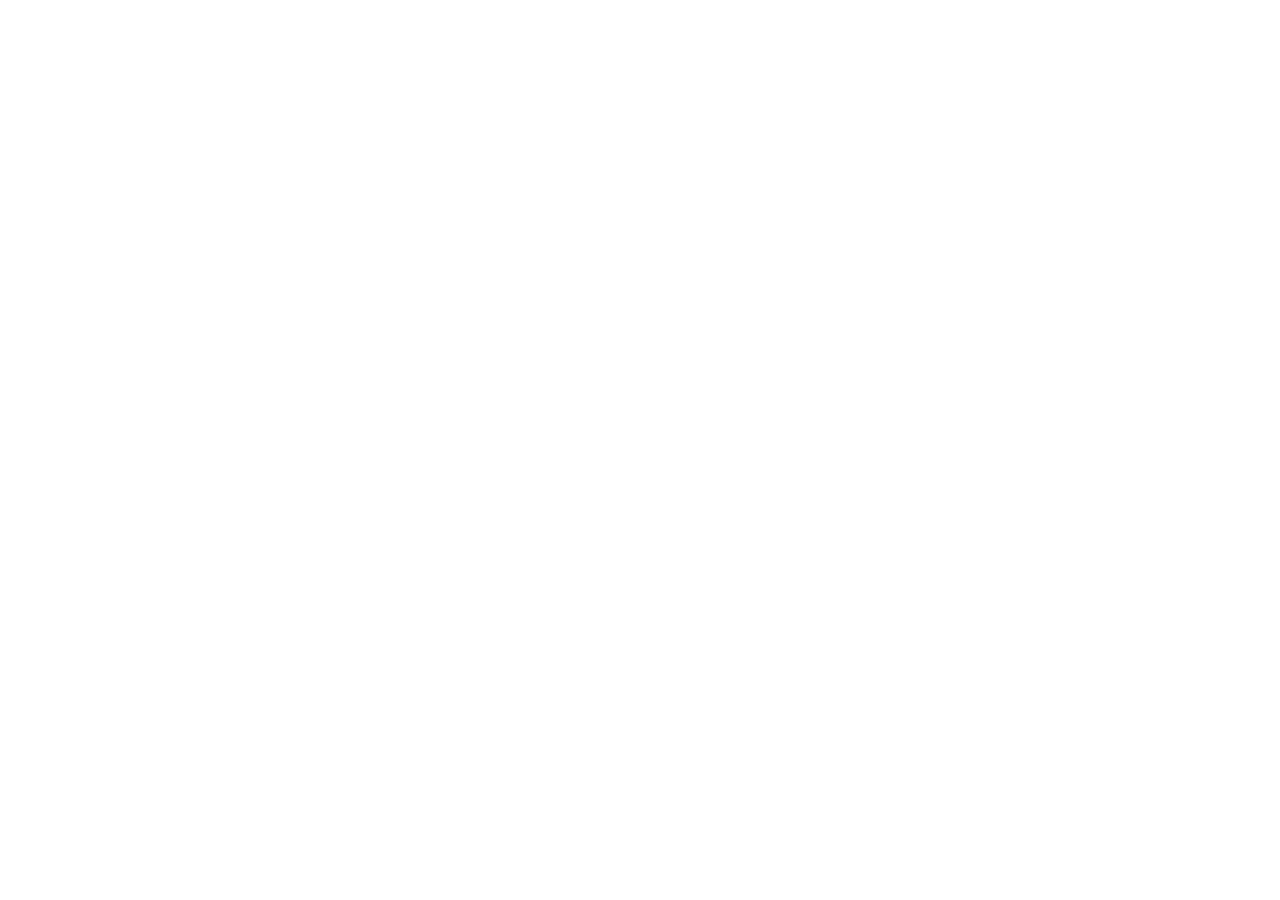
==== html.html @ 901c88ee "first commit" ====
<!DOCTYPE html>
<html lang="en" dir="ltr">

  <head>
    <meta charset="utf-8">
    <meta name="viewport" width=device-width, initial-scale=1.0, maximum-scale=1.0, user-scalable=0>

    <link rel="stylesheet" href="css/css.css">

    <script src="https://code.jquery.com/jquery-3.3.1.min.js" integrity="sha256-FgpCb/KJQlLNfOu91ta32o/NMZxltwRo8QtmkMRdAu8=" crossorigin="anonymous"></script>

    <title>Project_01</title>

    <script src="js/script.js"></script>

  </head>

  <body>

  </body>

</html>
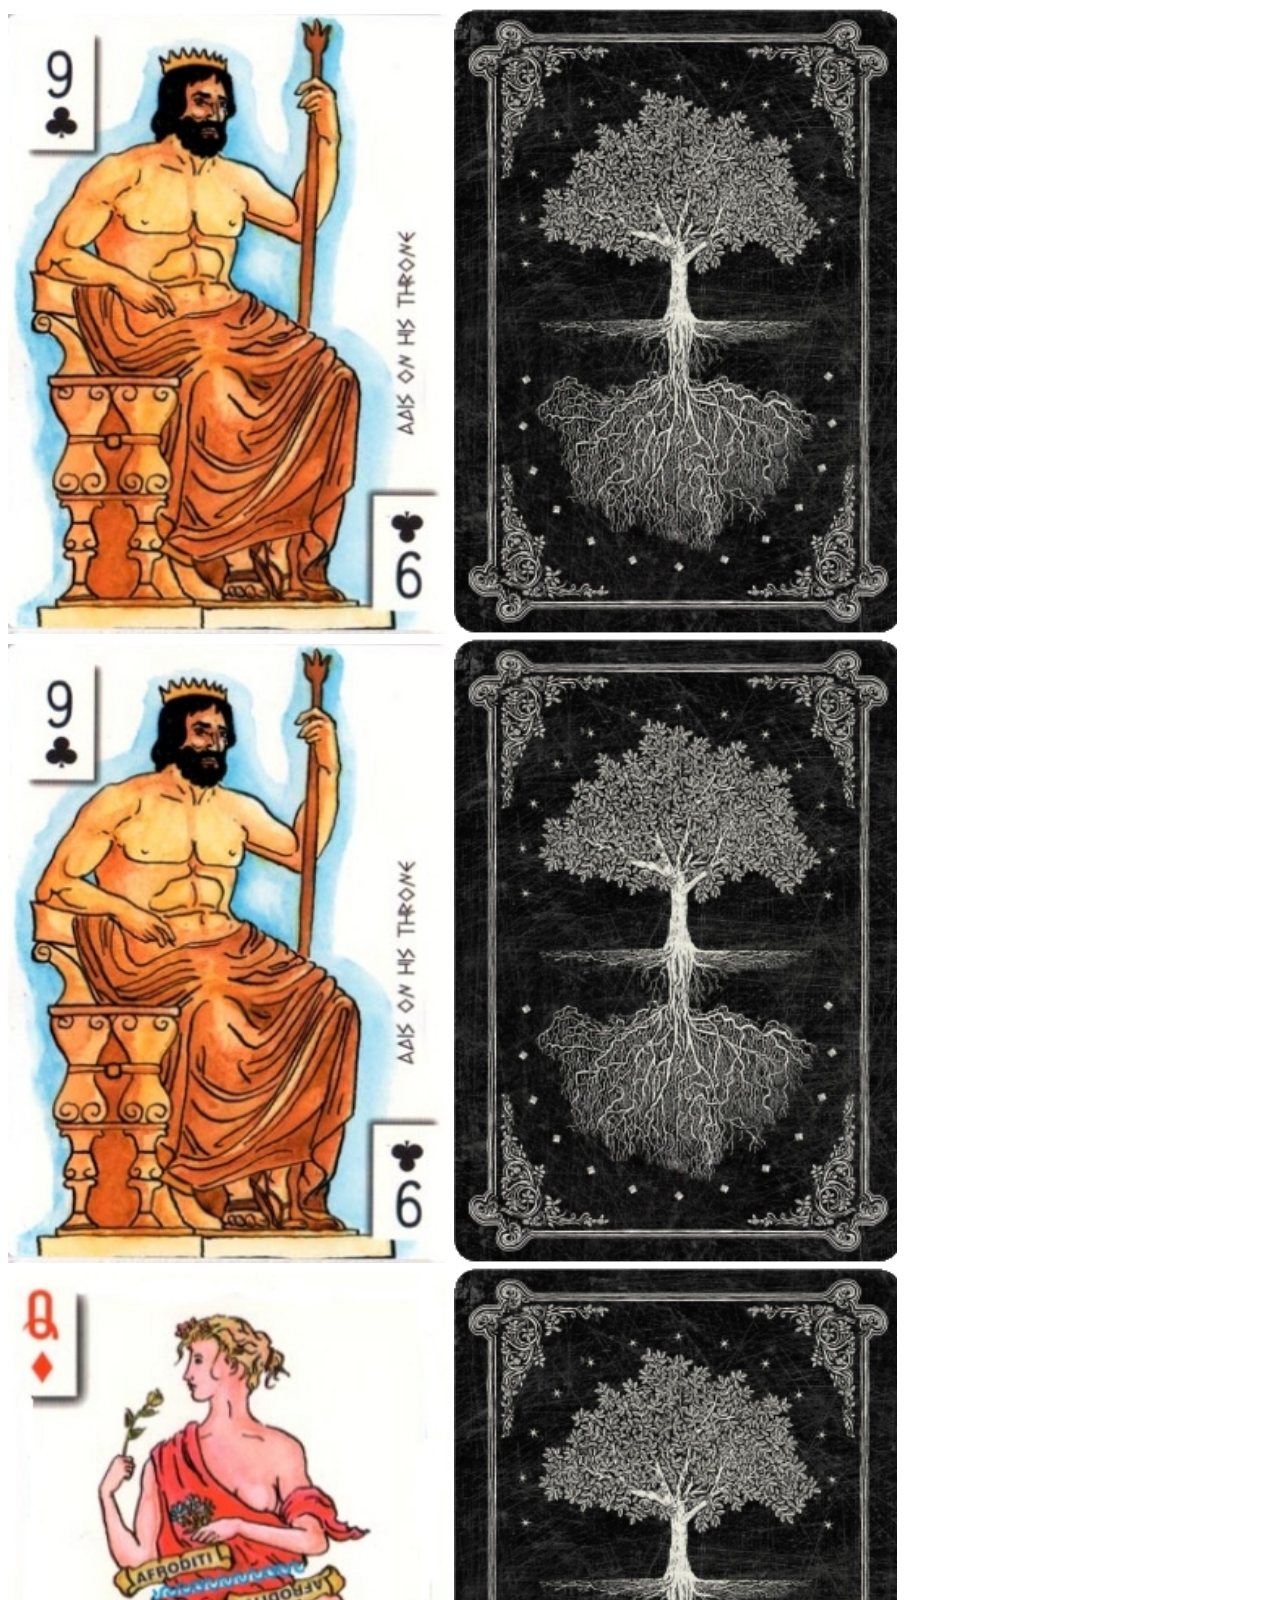
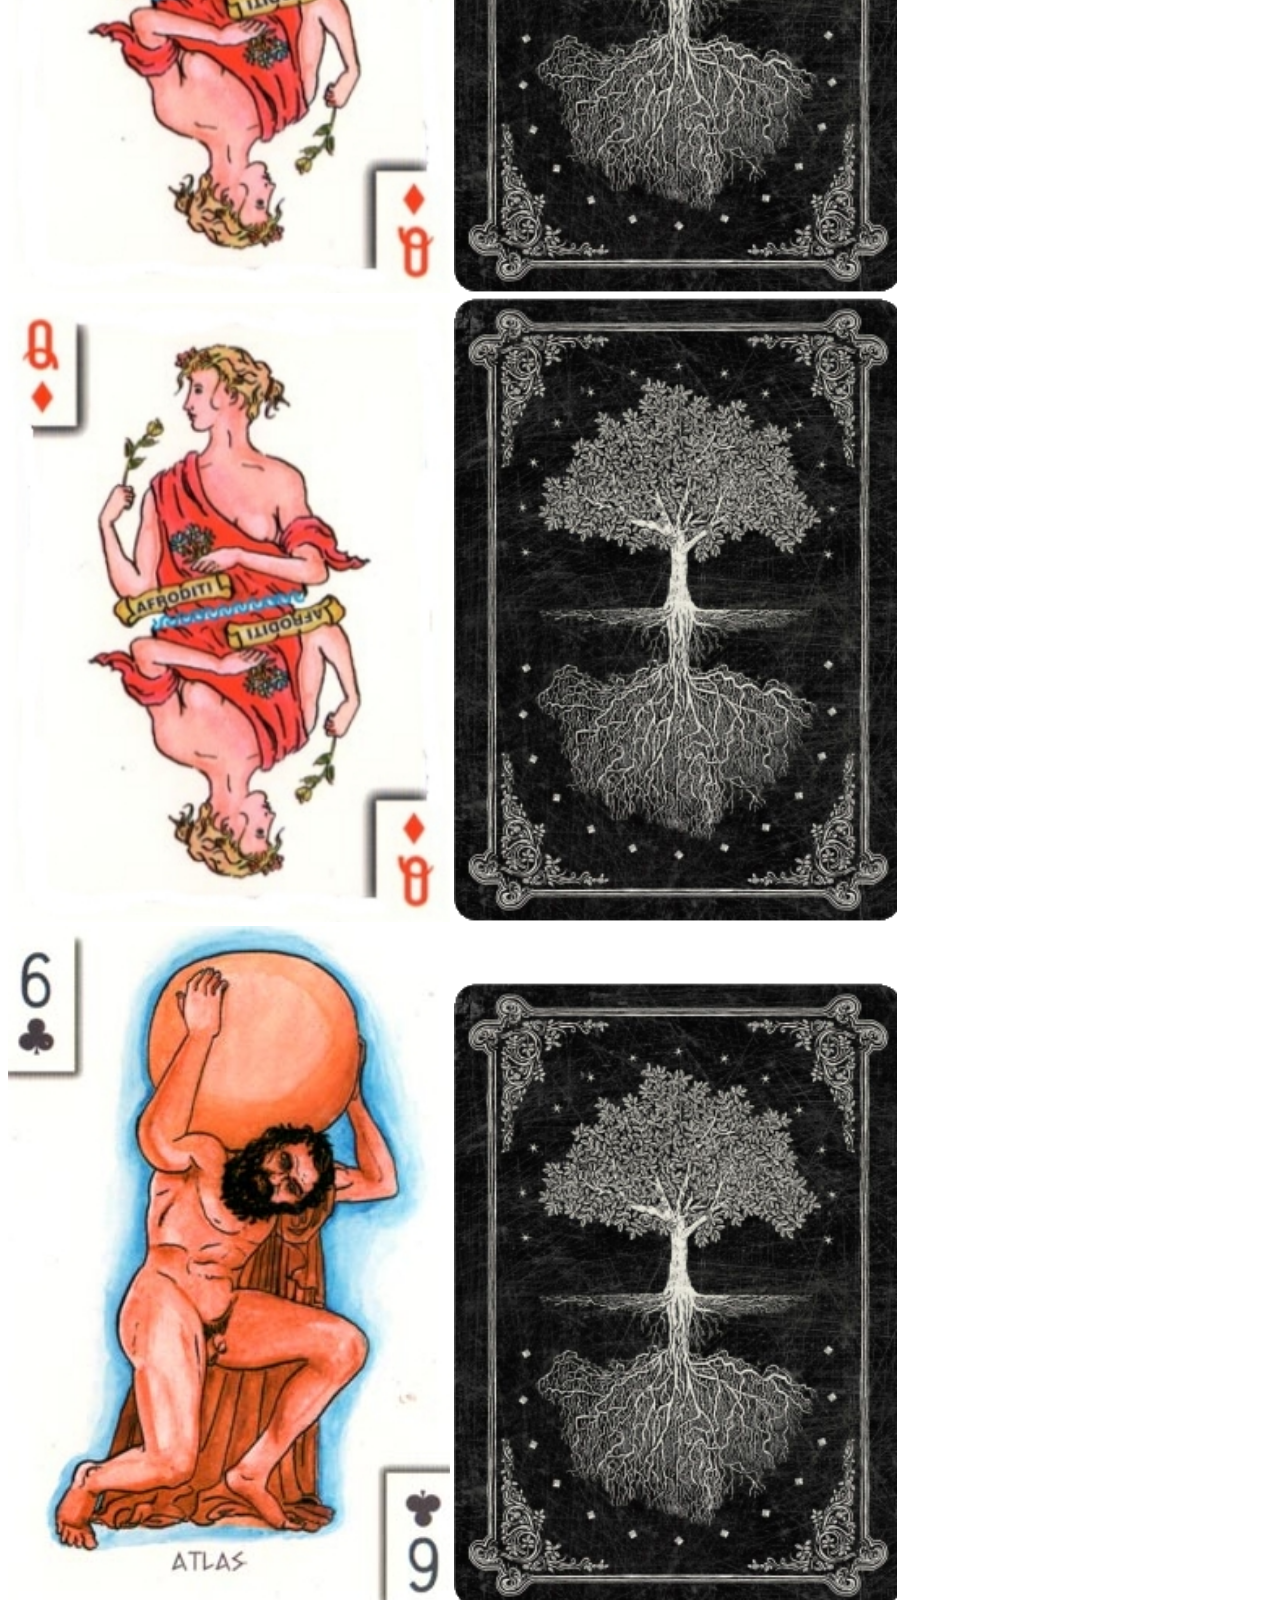
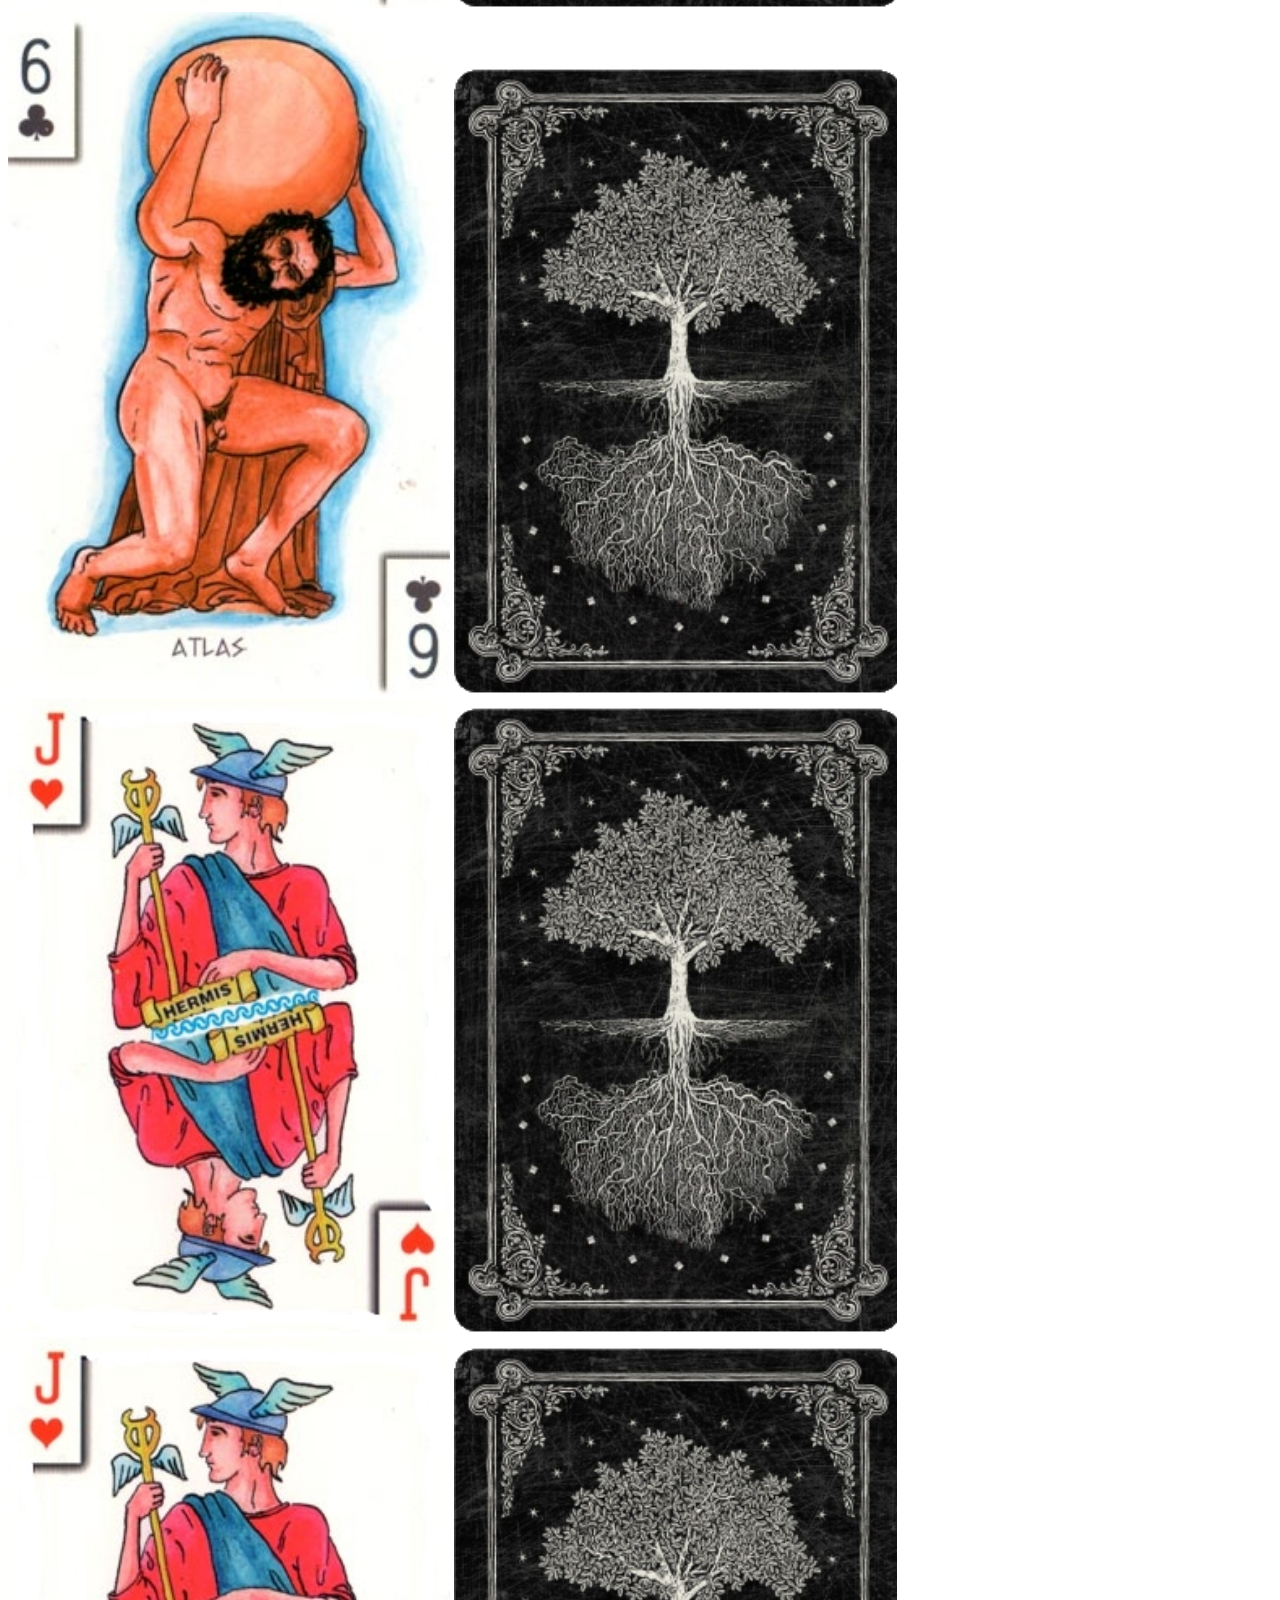
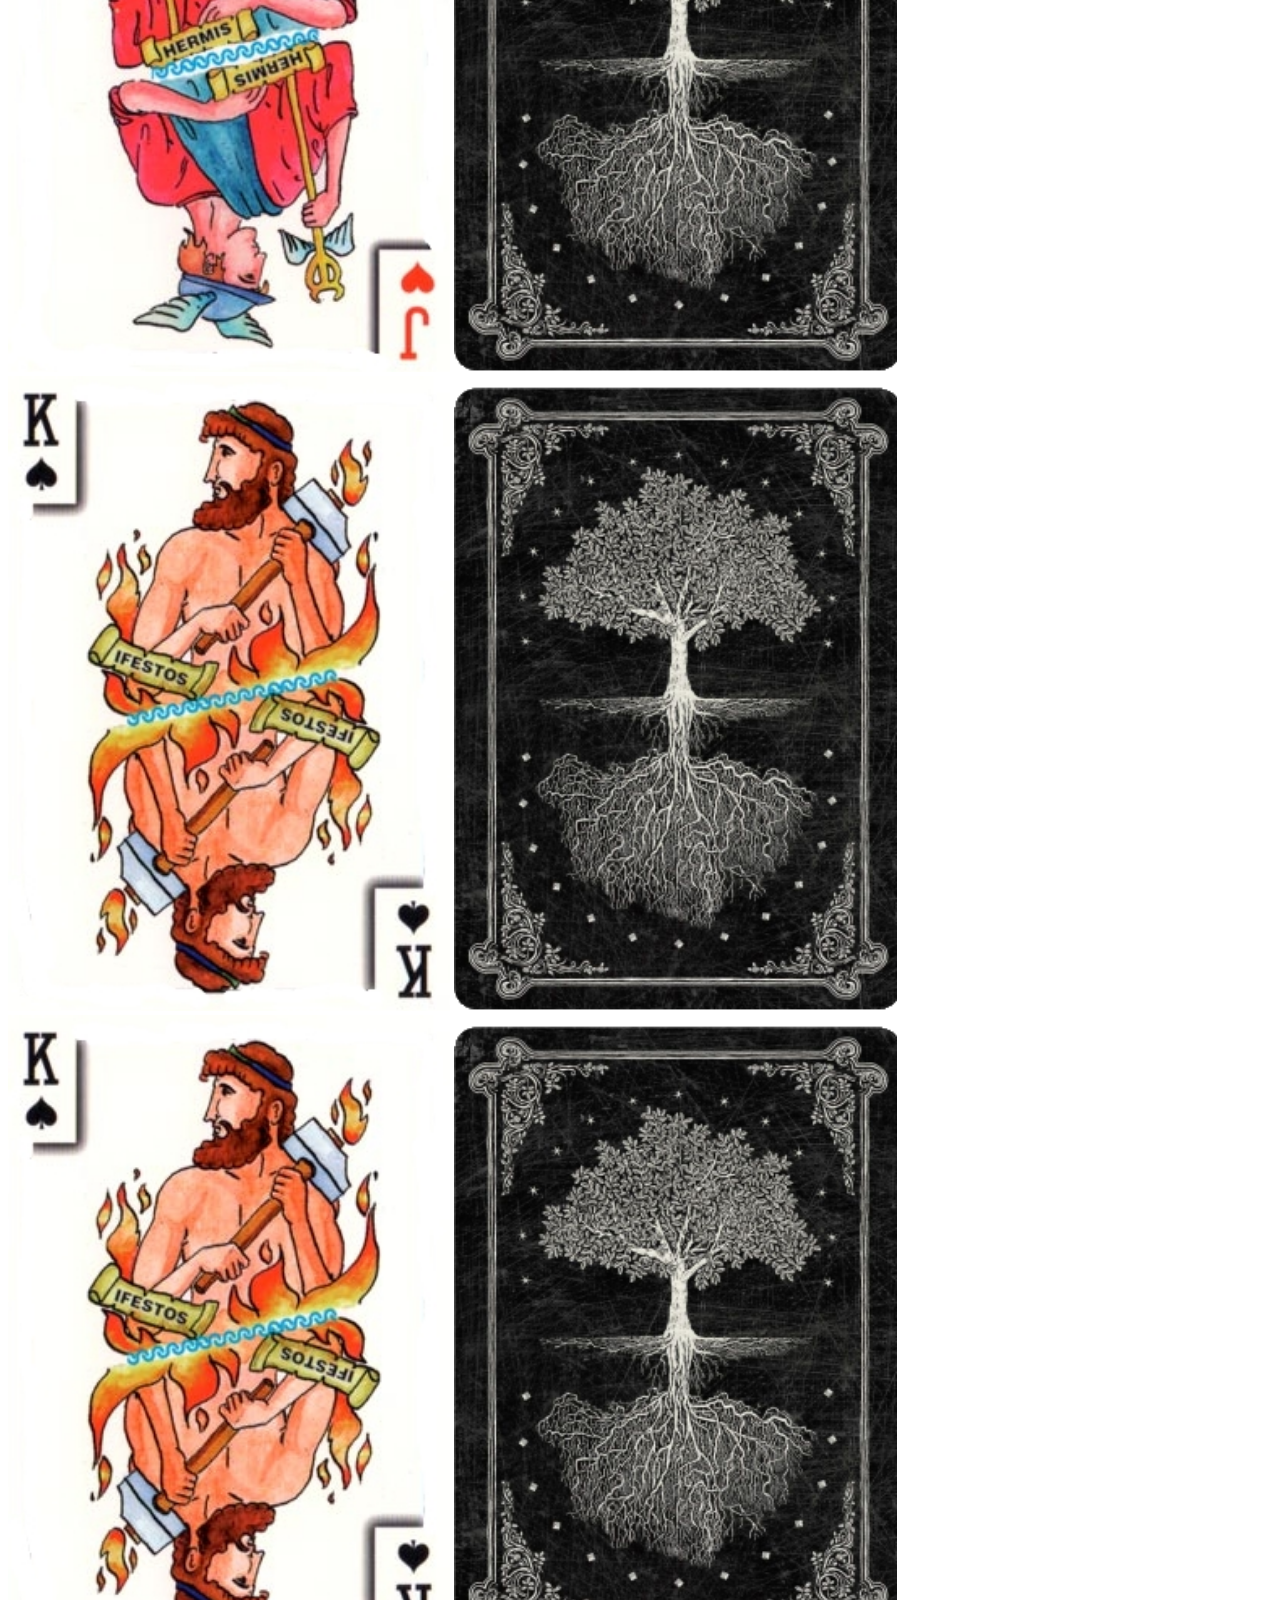
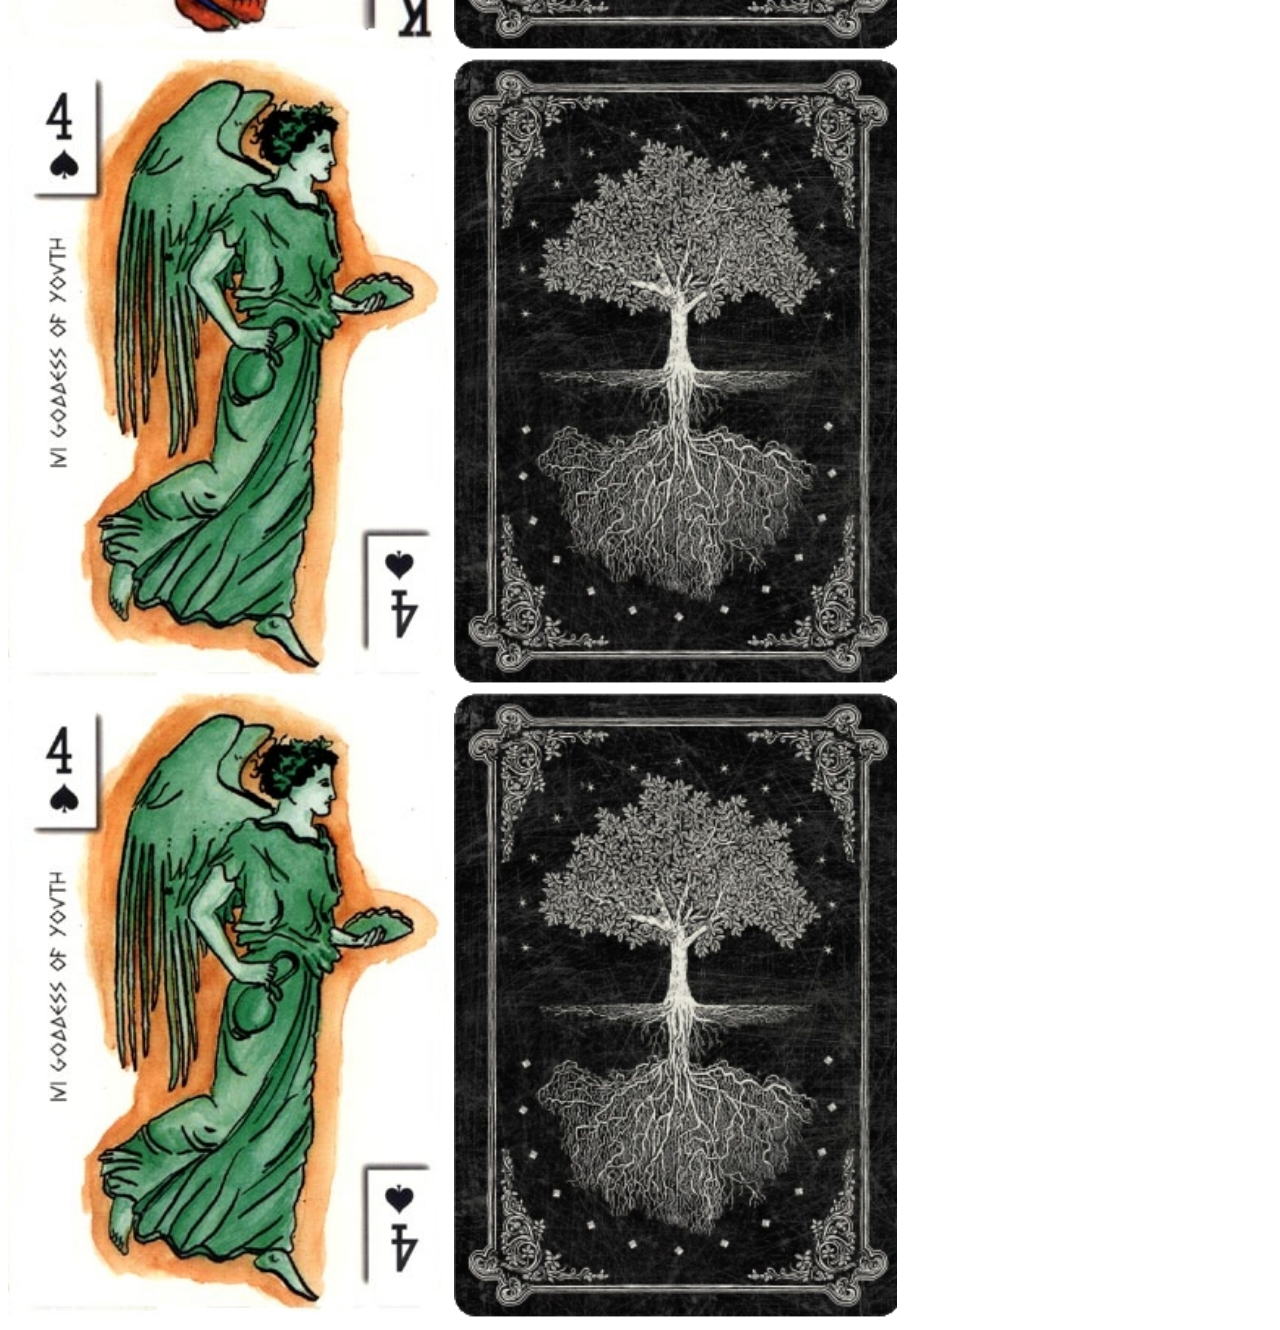
==== commit 32e85a36: "added images" ====
--- a/html.html
+++ b/html.html
@@ -16,7 +16,56 @@
   </head>
 
   <body>
-
+    <section class = "container">
+      <div class="cards">
+        <img class="frontCard" src="assets/images/cards/adis.jpg" width="35%" height="50%">
+        <img class="backCard" src="assets/images/cards/back.png" width="35%" height="50%">
+      </div>
+      <div class="cards">
+        <img class="frontCard" src="assets/images/cards/adis.jpg" width="35%" height="50%">
+        <img class="backCard" src="assets/images/cards/back.png" width="35%" height="50%">
+      </div>
+      <div class="cards">
+        <img class="frontCard" src="assets/images/cards/afroditi.jpg" width="35%" height="50%">
+        <img class="backCard" src="assets/images/cards/back.png" width="35%" height="50%">
+      </div>
+      <div class="cards">
+        <img class="frontCard" src="assets/images/cards/afroditi.jpg" width="35%" height="50%">
+        <img class="backCard" src="assets/images/cards/back.png" width="35%" height="50%">
+      </div>
+      <div class="cards">
+        <img class="frontCard" src="assets/images/cards/sisyphus.jpg" width="35%" height="50%">
+        <img class="backCard" src="assets/images/cards/back.png" width="35%" height="50%">
+      </div>
+      <div class="cards">
+        <img class="frontCard" src="assets/images/cards/sisyphus.jpg" width="35%" height="50%">
+        <img class="backCard" src="assets/images/cards/back.png" width="35%" height="50%">
+      </div>
+      <div class="cards">
+        <img class="frontCard" src="assets/images/cards/hermis.jpg" width="35%" height="50%">
+        <img class="backCard" src="assets/images/cards/back.png" width="35%" height="50%">
+      </div>
+      <div class="cards">
+        <img class="frontCard" src="assets/images/cards/hermis.jpg" width="35%" height="50%">
+        <img class="backCard" src="assets/images/cards/back.png" width="35%" height="50%">
+      </div>
+      <div class="cards">
+        <img class="frontCard" src="assets/images/cards/ifestos.jpg" width="35%" height="50%">
+        <img class="backCard" src="assets/images/cards/back.png" width="35%" height="50%">
+      </div>
+      <div class="cards">
+        <img class="frontCard" src="assets/images/cards/ifestos.jpg" width="35%" height="50%">
+        <img class="backCard" src="assets/images/cards/back.png" width="35%" height="50%">
+      </div>
+      <div class="cards">
+        <img class="frontCard" src="assets/images/cards/ivy.jpg" width="35%" height="50%">
+        <img class="backCard" src="assets/images/cards/back.png" width="35%" height="50%">
+      </div>
+      <div class="cards">
+        <img class="frontCard" src="assets/images/cards/ivy.jpg" width="35%" height="50%">
+        <img class="backCard" src="assets/images/cards/back.png" width="35%" height="50%">
+      </div>
+    </section>
   </body>
 
 </html>
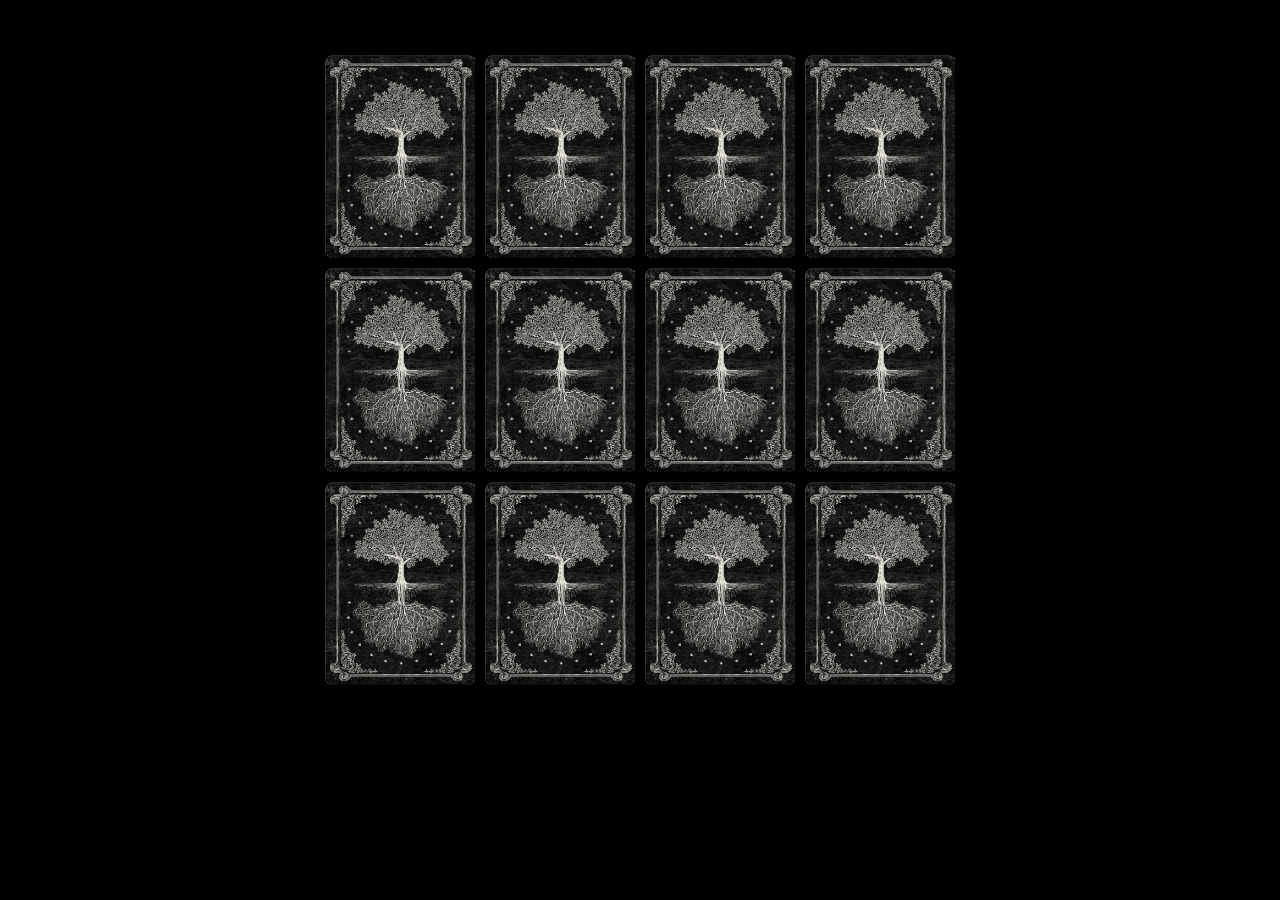
==== commit f7940bc0: "finally works." ====
--- a/html.html
+++ b/html.html
@@ -11,61 +11,63 @@
 
     <title>Project_01</title>
 
-    <script src="js/script.js"></script>
 
   </head>
 
   <body>
     <section class = "container">
-      <div class="cards">
+      <div class="deck" data-name="adis">
         <img class="frontCard" src="assets/images/cards/adis.jpg" width="35%" height="50%">
         <img class="backCard" src="assets/images/cards/back.png" width="35%" height="50%">
       </div>
-      <div class="cards">
+      <div class="deck" data-name="adis">
         <img class="frontCard" src="assets/images/cards/adis.jpg" width="35%" height="50%">
         <img class="backCard" src="assets/images/cards/back.png" width="35%" height="50%">
       </div>
-      <div class="cards">
+      <div class="deck" data-name="afroditi">
         <img class="frontCard" src="assets/images/cards/afroditi.jpg" width="35%" height="50%">
         <img class="backCard" src="assets/images/cards/back.png" width="35%" height="50%">
       </div>
-      <div class="cards">
+      <div class="deck" data-name="afroditi">
         <img class="frontCard" src="assets/images/cards/afroditi.jpg" width="35%" height="50%">
         <img class="backCard" src="assets/images/cards/back.png" width="35%" height="50%">
       </div>
-      <div class="cards">
+      <div class="deck" data-name="sisyphus">
         <img class="frontCard" src="assets/images/cards/sisyphus.jpg" width="35%" height="50%">
         <img class="backCard" src="assets/images/cards/back.png" width="35%" height="50%">
       </div>
-      <div class="cards">
+      <div class="deck" data-name="sisyphus">
         <img class="frontCard" src="assets/images/cards/sisyphus.jpg" width="35%" height="50%">
         <img class="backCard" src="assets/images/cards/back.png" width="35%" height="50%">
       </div>
-      <div class="cards">
+      <div class="deck" data-name="hermis">
         <img class="frontCard" src="assets/images/cards/hermis.jpg" width="35%" height="50%">
         <img class="backCard" src="assets/images/cards/back.png" width="35%" height="50%">
       </div>
-      <div class="cards">
+      <div class="deck" data-name="hermis">
         <img class="frontCard" src="assets/images/cards/hermis.jpg" width="35%" height="50%">
         <img class="backCard" src="assets/images/cards/back.png" width="35%" height="50%">
       </div>
-      <div class="cards">
+      <div class="deck" data-name="ifestos">
         <img class="frontCard" src="assets/images/cards/ifestos.jpg" width="35%" height="50%">
         <img class="backCard" src="assets/images/cards/back.png" width="35%" height="50%">
       </div>
-      <div class="cards">
+      <div class="deck" data-name="ifestos">
         <img class="frontCard" src="assets/images/cards/ifestos.jpg" width="35%" height="50%">
         <img class="backCard" src="assets/images/cards/back.png" width="35%" height="50%">
       </div>
-      <div class="cards">
+      <div class="deck" data-name="ivy">
         <img class="frontCard" src="assets/images/cards/ivy.jpg" width="35%" height="50%">
         <img class="backCard" src="assets/images/cards/back.png" width="35%" height="50%">
       </div>
-      <div class="cards">
+      <div class="deck" data-name="ivy">
         <img class="frontCard" src="assets/images/cards/ivy.jpg" width="35%" height="50%">
         <img class="backCard" src="assets/images/cards/back.png" width="35%" height="50%">
       </div>
     </section>
+
+    <script src="js/script.js"></script>
+
   </body>
 
 </html>
--- a/css/css.css
+++ b/css/css.css
@@ -0,0 +1,49 @@
+* {
+  padding: 0;
+  margin: 0;
+  box-sizing: border-box;
+}
+
+body {
+  margin-top: 50px;
+  display: flex;
+  background: black;
+}
+
+.container {
+  width: 640px;
+  height: 640px;
+  margin: auto;
+  display: flex;
+  flex-wrap: wrap;
+}
+
+.deck {
+  width: 25%;
+  height: 33.333%;
+  position: relative;
+  transition: all .2s;
+  transform-style: preserve-3d;
+  transform: scale(1);
+}
+
+.deck.flip {
+  transform: rotateX(180deg);
+}
+.frontCard {
+  transform: rotateX(180deg);
+}
+
+.deck:active {
+  transform: scale(0.97);
+  transition: transform .2s;
+}
+
+.frontCard, .backCard {
+  width: 100%;
+  height: 100%;
+  padding: 5px;
+  position: absolute;
+  backface-visibility: hidden;
+  border-radius: 2px;
+}
